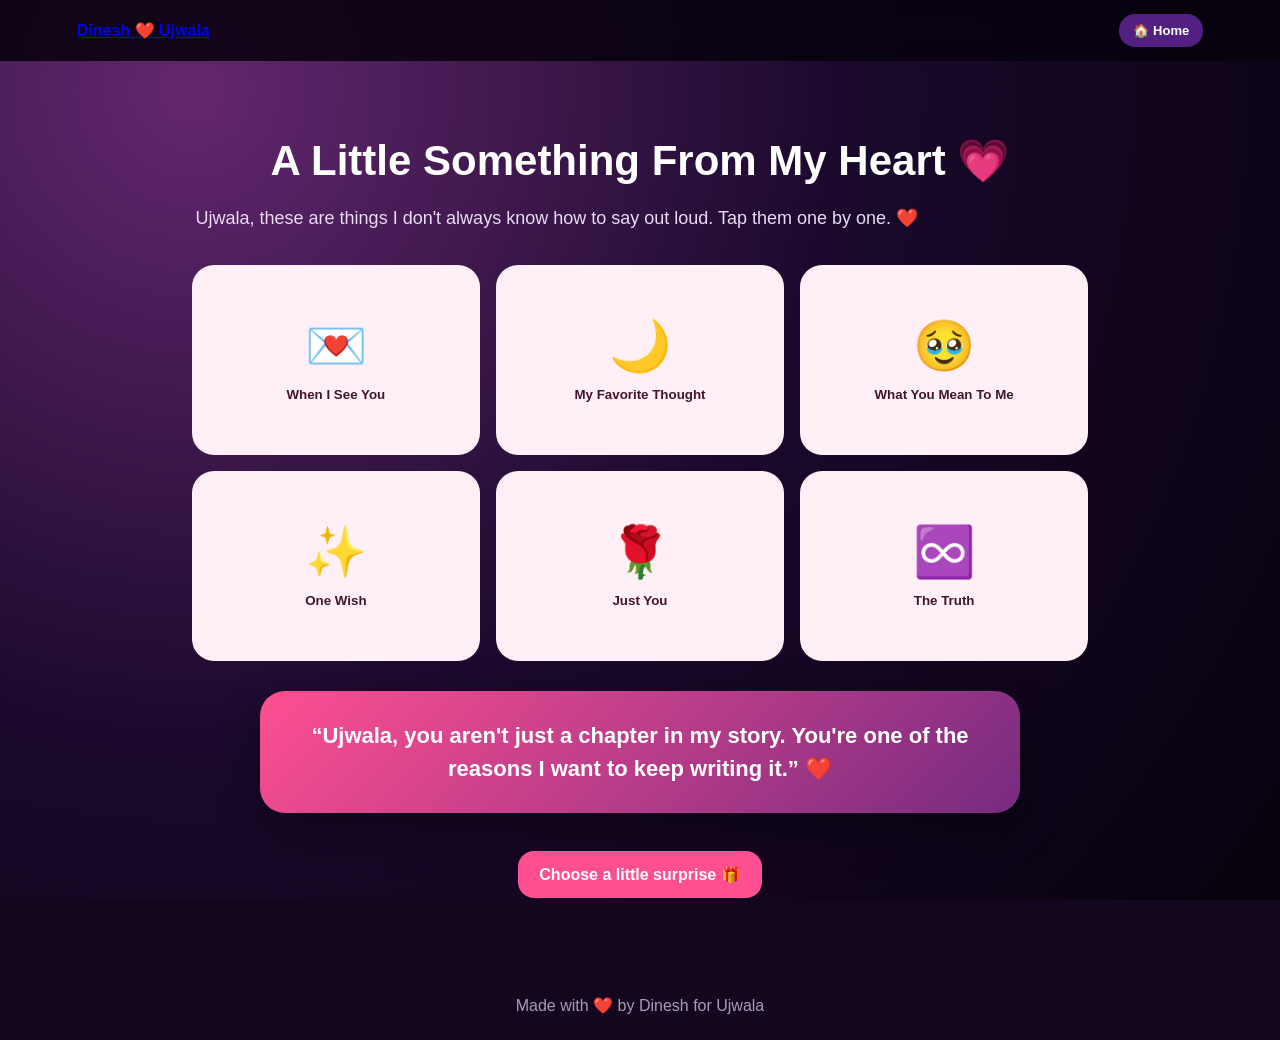
==== heart.html @ ab385256 "Add files via upload" ====
<!doctype html><html lang="en"><head><meta charset="utf-8"><meta name="viewport" content="width=device-width,initial-scale=1"><title>A Little From My Heart ❤️</title><link rel="stylesheet" href="style.css"></head><body><nav><a class="logo" href="index.html">Dinesh <span class="pink">❤️</span> Ujwala</a><a class="navbtn" href="index.html">🏠 Home</a></nav><main class="page">
<h2>A Little Something From My Heart 💗</h2>
<p class="lead">Ujwala, these are things I don't always know how to say out loud. Tap them one by one. ❤️</p>
<div class="cards">
<button class="card" data-m="There are people who make you smile when you talk to them. And then there's you — you make me smile just by seeing your name."><span class="emoji">💌</span>When I See You</button>
<button class="card" data-m="No matter how busy my day gets, somehow my mind always finds a little moment to think about you."><span class="emoji">🌙</span>My Favorite Thought</button>
<button class="card" data-m="You slowly became more than someone I love talking to. You became someone I look forward to, someone I miss, and someone I want beside me."><span class="emoji">🥹</span>What You Mean To Me</button>
<button class="card" data-m="If I could make one wish for us, it wouldn't be for a perfect life. It would be for many ordinary days together that become our favorite memories."><span class="emoji">✨</span>One Wish</button>
<button class="card" data-m="I don't need an elaborate reason to choose you. My heart already did. ❤️"><span class="emoji">🌹</span>Just You</button>
<button class="card" data-m="I don't know what every tomorrow will bring. But I know I'd love to have you somewhere in all of them. ❤️"><span class="emoji">♾️</span>The Truth</button>
</div>
<div id="heartReveal" class="reveal"></div>
<div class="quote"><p>“Ujwala, you aren't just a chapter in my story. You're one of the reasons I want to keep writing it.” ❤️</p></div>
<div style="text-align:center"><a class="btn" href="surprise.html">Choose a little surprise 🎁</a></div>
</main><footer>Made with ❤️ by Dinesh for Ujwala</footer><script>document.querySelectorAll(".card").forEach(function(c){c.onclick=function(){heartReveal.style.display="block";heartReveal.textContent=c.dataset.m;}});</script></body></html>
---- style.css ----
*{box-sizing:border-box}html{scroll-behavior:smooth}body{margin:0;font-family:Arial,sans-serif;background:#12071f;color:#fff;min-height:100vh}body:before{content:"";position:fixed;inset:0;z-index:-2;background:radial-gradient(circle at 15% 10%,#64276f,#1a092c 48%,#07020d)}nav{position:sticky;top:0;z-index:20;padding:14px 6%;display:flex;justify-content:space-between;align-items:center;background:#08020ddd;backdrop-filter:blur(10px)}.logo{font-weight:800}.pink{color:#ff72aa}.navbtn,.btn{display:inline-block;border:0;border-radius:16px;padding:14px 21px;font-weight:800;color:#fff;background:#ff4f91;text-decoration:none;cursor:pointer}.navbtn{padding:9px 14px;background:#512080;font-size:13px}.page{max-width:1050px;margin:auto;padding:65px 6%;min-height:calc(100vh - 60px)}.hero{min-height:80vh;display:flex;flex-direction:column;align-items:center;justify-content:center;text-align:center}.kicker{color:#ff9bc3;font-weight:800;letter-spacing:1px}h1{font-size:clamp(46px,8vw,88px);line-height:.95;margin:15px 0}h2{text-align:center;font-size:42px;margin:10px 0 18px}.lead{max-width:730px;text-align:center;color:#eadcf4;font-size:18px;line-height:1.75}.btn{margin:8px}.secondary{background:#512080}.cards{display:grid;grid-template-columns:repeat(3,1fr);gap:16px;margin:30px 0}.card{border:0;background:#fff0f7;color:#41152f;border-radius:22px;padding:25px 16px;min-height:190px;font-weight:800;cursor:pointer;transition:.25s}.card:hover{transform:translateY(-7px) rotate(-1deg)}.emoji{font-size:50px;display:block;margin-bottom:12px}.reveal{display:none;background:#ffe0ed;color:#54183f;max-width:760px;margin:22px auto;padding:22px;border-radius:18px;text-align:center;font-weight:700;line-height:1.7}.quote{max-width:760px;margin:30px auto;padding:28px;border-radius:25px;background:linear-gradient(135deg,#ff4f91,#762b81);text-align:center;box-shadow:0 18px 45px #0005}.quote p{font-size:22px;line-height:1.5;font-weight:700;margin:0}.quote small{display:block;margin-top:10px}.timeline{display:grid;grid-template-columns:repeat(4,1fr);gap:15px;margin-top:30px}.memory{background:#fff0f7;color:#41152f;border-radius:20px;padding:24px;text-align:center;min-height:180px;cursor:pointer;transition:.25s}.memory:hover{transform:translateY(-7px)}.memoji{font-size:48px}.mystery{display:grid;grid-template-columns:repeat(3,1fr);gap:18px;margin-top:30px}.box{border:0;background:#fff0f7;color:#41152f;border-radius:22px;padding:28px 15px;min-height:190px;font-weight:800;cursor:pointer;transition:.25s}.box:hover{transform:scale(1.03)}.box span{display:block;font-size:55px;margin-bottom:12px}.choices{text-align:center;margin:30px 0}.no{background:#32133f;position:relative}.note{text-align:center;color:#ffb9d5;min-height:25px}.heart{font-size:105px;animation:pulse 1s infinite alternate}@keyframes pulse{to{transform:scale(1.12)}}.conf{position:fixed;top:-30px;font-size:25px;z-index:50;animation:fall 3s linear forwards}@keyframes fall{to{transform:translateY(110vh) rotate(650deg)}}footer{text-align:center;padding:25px;color:#ad99b7}@media(max-width:700px){.cards,.timeline,.mystery{grid-template-columns:1fr 1fr}.page{padding:55px 18px}h2{font-size:34px}}@media(max-width:450px){.cards,.timeline,.mystery{grid-template-columns:1fr}}
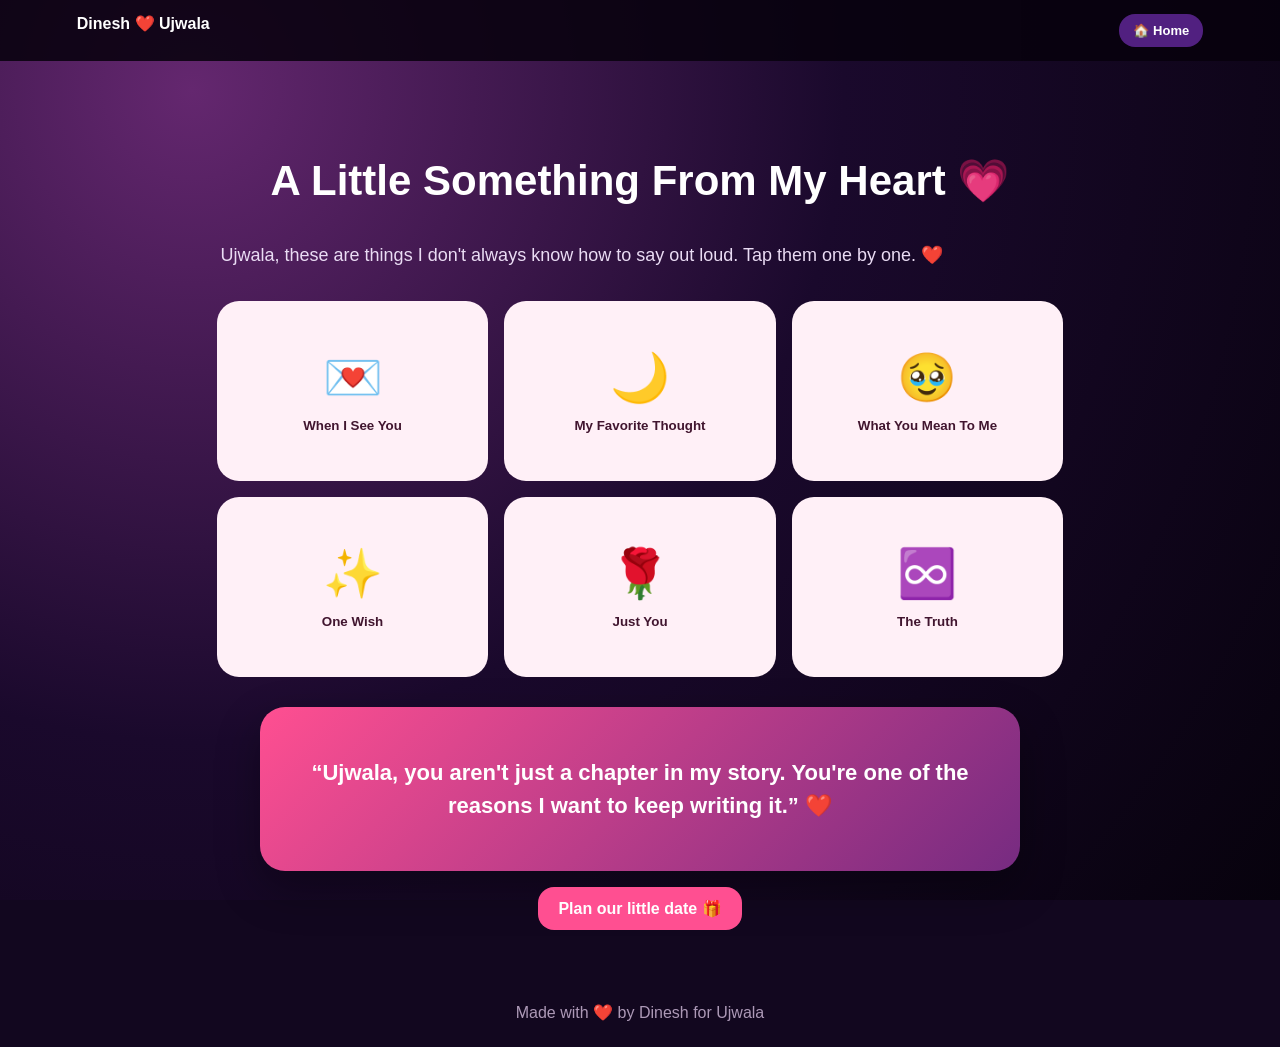
==== commit 5dae556b: "Add files via upload" ====
--- a/heart.html
+++ b/heart.html
@@ -1,15 +1 @@
-<!doctype html><html lang="en"><head><meta charset="utf-8"><meta name="viewport" content="width=device-width,initial-scale=1"><title>A Little From My Heart ❤️</title><link rel="stylesheet" href="style.css"></head><body><nav><a class="logo" href="index.html">Dinesh <span class="pink">❤️</span> Ujwala</a><a class="navbtn" href="index.html">🏠 Home</a></nav><main class="page">
-<h2>A Little Something From My Heart 💗</h2>
-<p class="lead">Ujwala, these are things I don't always know how to say out loud. Tap them one by one. ❤️</p>
-<div class="cards">
-<button class="card" data-m="There are people who make you smile when you talk to them. And then there's you — you make me smile just by seeing your name."><span class="emoji">💌</span>When I See You</button>
-<button class="card" data-m="No matter how busy my day gets, somehow my mind always finds a little moment to think about you."><span class="emoji">🌙</span>My Favorite Thought</button>
-<button class="card" data-m="You slowly became more than someone I love talking to. You became someone I look forward to, someone I miss, and someone I want beside me."><span class="emoji">🥹</span>What You Mean To Me</button>
-<button class="card" data-m="If I could make one wish for us, it wouldn't be for a perfect life. It would be for many ordinary days together that become our favorite memories."><span class="emoji">✨</span>One Wish</button>
-<button class="card" data-m="I don't need an elaborate reason to choose you. My heart already did. ❤️"><span class="emoji">🌹</span>Just You</button>
-<button class="card" data-m="I don't know what every tomorrow will bring. But I know I'd love to have you somewhere in all of them. ❤️"><span class="emoji">♾️</span>The Truth</button>
-</div>
-<div id="heartReveal" class="reveal"></div>
-<div class="quote"><p>“Ujwala, you aren't just a chapter in my story. You're one of the reasons I want to keep writing it.” ❤️</p></div>
-<div style="text-align:center"><a class="btn" href="surprise.html">Choose a little surprise 🎁</a></div>
-</main><footer>Made with ❤️ by Dinesh for Ujwala</footer><script>document.querySelectorAll(".card").forEach(function(c){c.onclick=function(){heartReveal.style.display="block";heartReveal.textContent=c.dataset.m;}});</script></body></html>+<!doctype html><html><head><meta charset="utf-8"><meta name="viewport" content="width=device-width,initial-scale=1"><title>A Little From My Heart</title><link rel="stylesheet" href="style.css"></head><body><nav><a class="logo" href="index.html">Dinesh <span class="pink">❤️</span> Ujwala</a><a class="navbtn" href="index.html">🏠 Home</a></nav><main class="page"><h2>A Little Something From My Heart 💗</h2><p class="lead">Ujwala, these are things I don't always know how to say out loud. Tap them one by one. ❤️</p><div class="cards"><button class="card" data-m="There are people who make you smile when you talk to them. And then there's you — you make me smile just by seeing your name."><span class="emoji">💌</span>When I See You</button><button class="card" data-m="No matter how busy my day gets, somehow my mind always finds a little moment to think about you."><span class="emoji">🌙</span>My Favorite Thought</button><button class="card" data-m="You became someone I look forward to, someone I miss, and someone I want beside me."><span class="emoji">🥹</span>What You Mean To Me</button><button class="card" data-m="My wish isn't for a perfect life. It's for many ordinary days together that become our favorite memories."><span class="emoji">✨</span>One Wish</button><button class="card" data-m="I don't need an elaborate reason to choose you. My heart already did. ❤️"><span class="emoji">🌹</span>Just You</button><button class="card" data-m="I don't know what every tomorrow will bring. But I know I'd love to have you somewhere in all of them. ❤️"><span class="emoji">♾️</span>The Truth</button></div><div id="h" class="reveal"></div><div class="quote"><p>“Ujwala, you aren't just a chapter in my story. You're one of the reasons I want to keep writing it.” ❤️</p></div><div style="text-align:center"><a class="btn" href="surprise.html">Plan our little date 🎁</a></div></main><footer>Made with ❤️ by Dinesh for Ujwala</footer><script>document.querySelectorAll(".card").forEach(c=>c.onclick=()=>{h.style.display="block";h.textContent=c.dataset.m});</script></body></html>
--- a/style.css
+++ b/style.css
@@ -1 +1 @@
-*{box-sizing:border-box}html{scroll-behavior:smooth}body{margin:0;font-family:Arial,sans-serif;background:#12071f;color:#fff;min-height:100vh}body:before{content:"";position:fixed;inset:0;z-index:-2;background:radial-gradient(circle at 15% 10%,#64276f,#1a092c 48%,#07020d)}nav{position:sticky;top:0;z-index:20;padding:14px 6%;display:flex;justify-content:space-between;align-items:center;background:#08020ddd;backdrop-filter:blur(10px)}.logo{font-weight:800}.pink{color:#ff72aa}.navbtn,.btn{display:inline-block;border:0;border-radius:16px;padding:14px 21px;font-weight:800;color:#fff;background:#ff4f91;text-decoration:none;cursor:pointer}.navbtn{padding:9px 14px;background:#512080;font-size:13px}.page{max-width:1050px;margin:auto;padding:65px 6%;min-height:calc(100vh - 60px)}.hero{min-height:80vh;display:flex;flex-direction:column;align-items:center;justify-content:center;text-align:center}.kicker{color:#ff9bc3;font-weight:800;letter-spacing:1px}h1{font-size:clamp(46px,8vw,88px);line-height:.95;margin:15px 0}h2{text-align:center;font-size:42px;margin:10px 0 18px}.lead{max-width:730px;text-align:center;color:#eadcf4;font-size:18px;line-height:1.75}.btn{margin:8px}.secondary{background:#512080}.cards{display:grid;grid-template-columns:repeat(3,1fr);gap:16px;margin:30px 0}.card{border:0;background:#fff0f7;color:#41152f;border-radius:22px;padding:25px 16px;min-height:190px;font-weight:800;cursor:pointer;transition:.25s}.card:hover{transform:translateY(-7px) rotate(-1deg)}.emoji{font-size:50px;display:block;margin-bottom:12px}.reveal{display:none;background:#ffe0ed;color:#54183f;max-width:760px;margin:22px auto;padding:22px;border-radius:18px;text-align:center;font-weight:700;line-height:1.7}.quote{max-width:760px;margin:30px auto;padding:28px;border-radius:25px;background:linear-gradient(135deg,#ff4f91,#762b81);text-align:center;box-shadow:0 18px 45px #0005}.quote p{font-size:22px;line-height:1.5;font-weight:700;margin:0}.quote small{display:block;margin-top:10px}.timeline{display:grid;grid-template-columns:repeat(4,1fr);gap:15px;margin-top:30px}.memory{background:#fff0f7;color:#41152f;border-radius:20px;padding:24px;text-align:center;min-height:180px;cursor:pointer;transition:.25s}.memory:hover{transform:translateY(-7px)}.memoji{font-size:48px}.mystery{display:grid;grid-template-columns:repeat(3,1fr);gap:18px;margin-top:30px}.box{border:0;background:#fff0f7;color:#41152f;border-radius:22px;padding:28px 15px;min-height:190px;font-weight:800;cursor:pointer;transition:.25s}.box:hover{transform:scale(1.03)}.box span{display:block;font-size:55px;margin-bottom:12px}.choices{text-align:center;margin:30px 0}.no{background:#32133f;position:relative}.note{text-align:center;color:#ffb9d5;min-height:25px}.heart{font-size:105px;animation:pulse 1s infinite alternate}@keyframes pulse{to{transform:scale(1.12)}}.conf{position:fixed;top:-30px;font-size:25px;z-index:50;animation:fall 3s linear forwards}@keyframes fall{to{transform:translateY(110vh) rotate(650deg)}}footer{text-align:center;padding:25px;color:#ad99b7}@media(max-width:700px){.cards,.timeline,.mystery{grid-template-columns:1fr 1fr}.page{padding:55px 18px}h2{font-size:34px}}@media(max-width:450px){.cards,.timeline,.mystery{grid-template-columns:1fr}}
+*{box-sizing:border-box}body{margin:0;font-family:Arial,sans-serif;background:#12071f;color:#fff;min-height:100vh}body:before{content:"";position:fixed;inset:0;z-index:-1;background:radial-gradient(circle at 15% 10%,#64276f,#1a092c 48%,#07020d)}nav{position:sticky;top:0;z-index:5;padding:14px 6%;display:flex;justify-content:space-between;background:#08020ddd}.logo{font-weight:800;text-decoration:none;color:white}.pink{color:#ff72aa}.navbtn,.btn{border:0;border-radius:16px;padding:13px 20px;font-weight:800;color:white;background:#ff4f91;text-decoration:none;cursor:pointer}.navbtn{padding:9px 14px;background:#512080;font-size:13px}.page{max-width:1000px;margin:auto;padding:60px 6%;min-height:calc(100vh - 60px)}.hero{min-height:80vh;display:flex;flex-direction:column;align-items:center;justify-content:center;text-align:center}.kicker{color:#ff9bc3;font-weight:800;letter-spacing:1px}h1{font-size:clamp(46px,8vw,88px);line-height:.95;margin:15px 0}h2{text-align:center;font-size:42px}.lead{max-width:730px;text-align:center;color:#eadcf4;font-size:18px;line-height:1.75}.quote{max-width:760px;margin:28px auto;padding:27px;border-radius:25px;background:linear-gradient(135deg,#ff4f91,#762b81);text-align:center;box-shadow:0 18px 45px #0005}.quote p{font-size:22px;line-height:1.5;font-weight:700}.cards,.timeline,.mystery{display:grid;grid-template-columns:repeat(3,1fr);gap:16px;margin:30px 0}.timeline{grid-template-columns:repeat(4,1fr)}.card,.memory,.box{border:0;background:#fff0f7;color:#41152f;border-radius:22px;padding:24px 15px;min-height:180px;font-weight:800;cursor:pointer;transition:.25s;text-align:center}.card:hover,.memory:hover,.box:hover{transform:translateY(-6px)}.emoji,.memoji,.box span{font-size:48px;display:block;margin-bottom:12px}.reveal{display:none;background:#ffe0ed;color:#54183f;max-width:760px;margin:20px auto;padding:20px;border-radius:18px;text-align:center;font-weight:700;line-height:1.7}.choices{text-align:center;margin:30px}.no{background:#32133f;position:relative}.note{text-align:center;color:#ffb9d5;min-height:25px}.heart{font-size:105px;animation:pulse 1s infinite alternate}@keyframes pulse{to{transform:scale(1.12)}}.conf{position:fixed;top:-30px;font-size:25px;z-index:50;animation:fall 3s linear forwards}@keyframes fall{to{transform:translateY(110vh) rotate(650deg)}}footer{text-align:center;padding:25px;color:#ad99b7}@media(max-width:700px){.cards,.timeline,.mystery{grid-template-columns:1fr 1fr}}@media(max-width:450px){.cards,.timeline,.mystery{grid-template-columns:1fr}h2{font-size:34px}}
